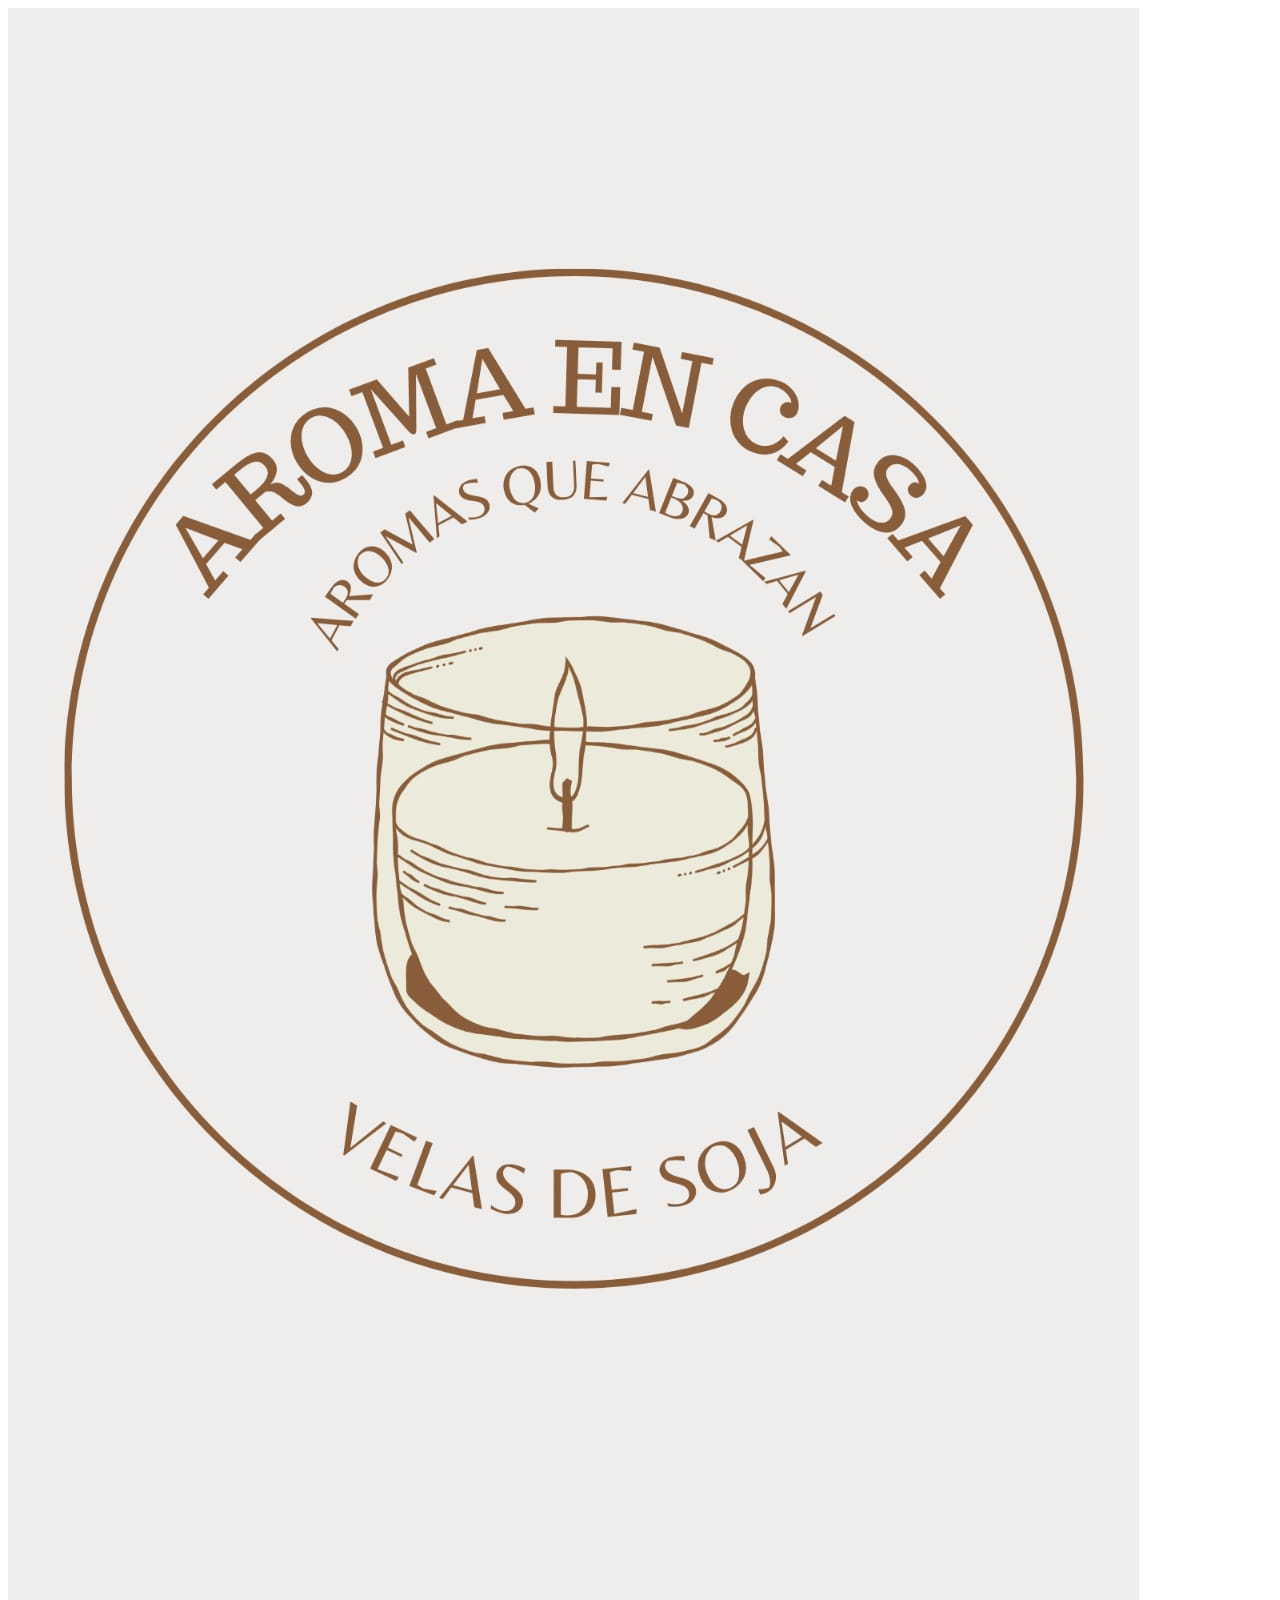
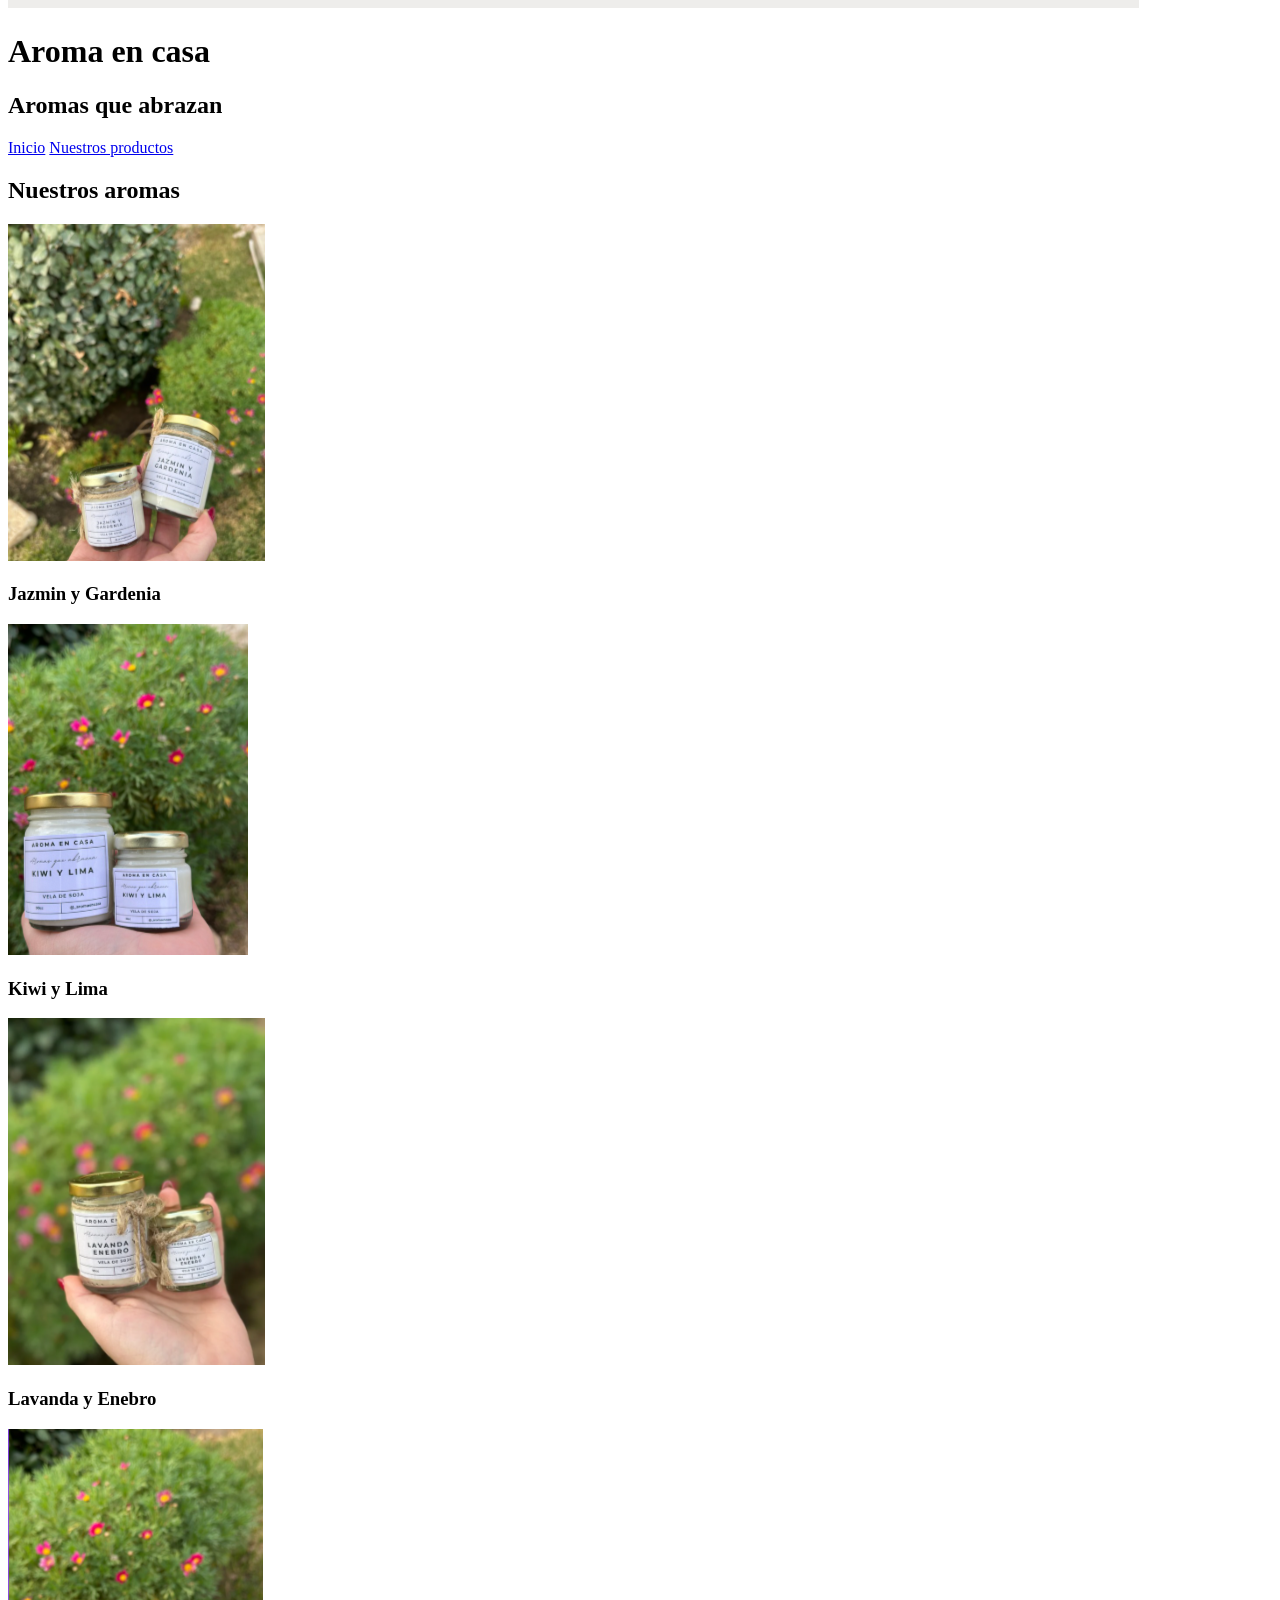
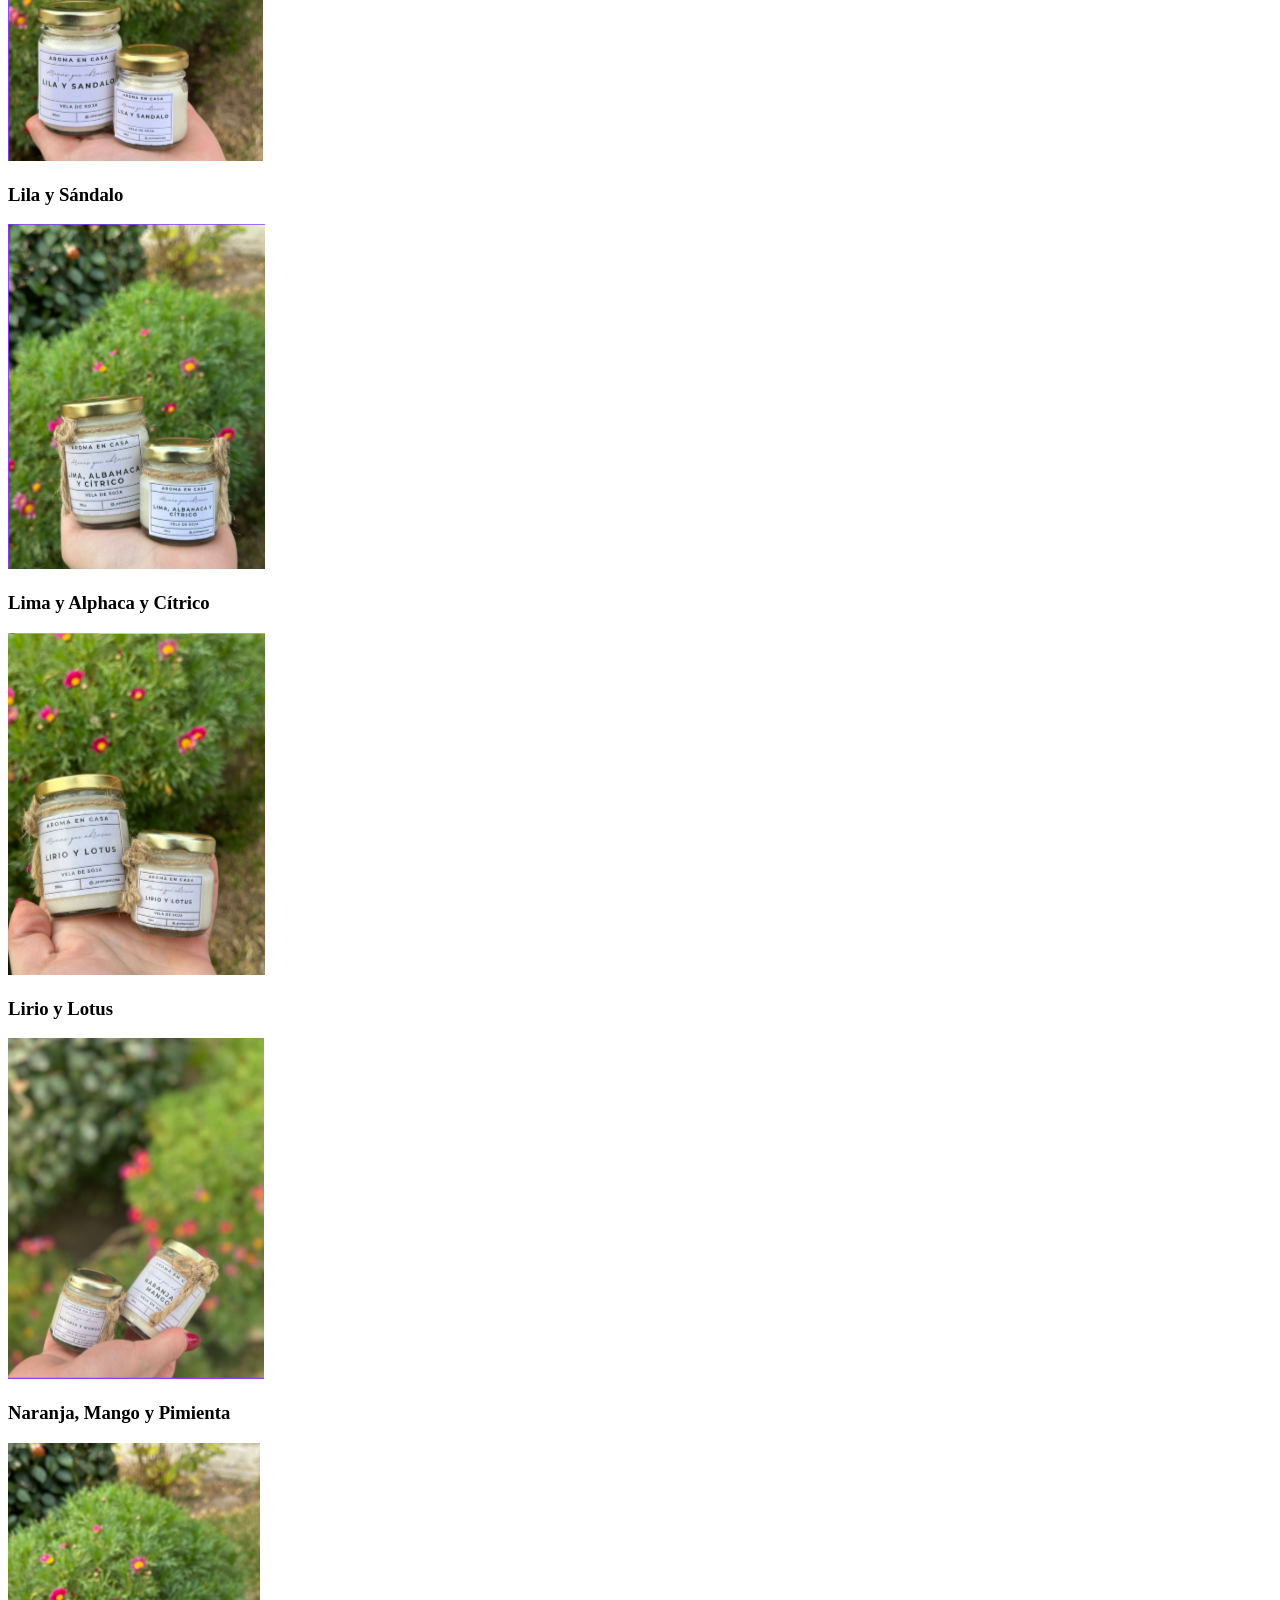
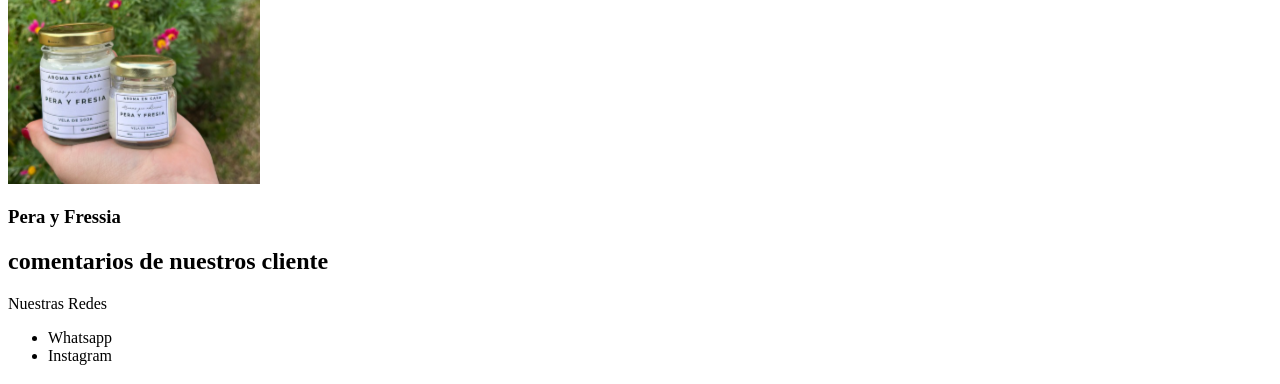
==== Pre-entregas/index.html @ f12de0ac "Add files via upload" ====
<!DOCTYPE html>
<html lang="en">
<head>
    <meta charset="UTF-8">
    <meta name="viewport" content="width=device-width, initial-scale=1.0">
    <title>AromaenCasa</title>
    <img src="../Pre-entregas/Imagenes/logo.jpeg" alt="">
</head>
<body>
    <header> 
        <h1>Aroma en casa</h1>
        <h2>Aromas que abrazan </h2>
        
        <nav>
            <a href="#">Inicio</a>
            <a href="pages/productos.html">Nuestros productos</a>
        </nav>


    </header>
    
        
    <main>
        <section>
            <h2>Nuestros aromas</h2>

            <div>
                <img src="../Pre-entregas/Imagenes/jazmingardenia.png" alt="">
                <h3>Jazmin y Gardenia</h3>
                <a href="ver más"></a>
            </div>
            
            <div>
                <img src="../Pre-entregas/Imagenes/kiwilima.png" alt="">
                <h3>Kiwi y Lima</h3>
                <a href="ver más"></a>
            </div>

            
            <div>
                <img src="../Pre-entregas/Imagenes/lavanda.png" alt="">
                <h3>Lavanda y Enebro</h3>
                <a href="ver más"></a>
            </div>

            <div>
                <img src="../Pre-entregas/Imagenes/lilasandalo.png" alt="">
                <h3>Lila y Sándalo</h3>
                <a href="ver más"></a>
            </div>

            <div>
                <img src="../Pre-entregas/Imagenes/lima.png" alt="">
                <h3>Lima y Alphaca y Cítrico</h3>
                <a href="ver más"></a>
            </div>

            <div>
                <img src="../Pre-entregas/Imagenes/liriolotus.png" alt="">
                <h3>Lirio y Lotus</h3>
                <a href="ver más"></a>
            </div>

            <div>
                <img src="../Pre-entregas/Imagenes/narajamango.png" alt="">
                <h3>Naranja, Mango y Pimienta</h3>
                <a href="ver más"></a>
            </div>

            <div>
                <img src="../Pre-entregas/Imagenes/perafressia.png" alt="">
                <h3>Pera y Fressia</h3>
                <a href="ver más"></a>
            </div>

        </section>
        <section>
            <h2>comentarios de nuestros cliente</h2>
        </section>
        
    </main>

    
    <footer>
       <div>
           <p>Nuestras Redes</p>
           <ul>
              <li>Whatsapp</li>
              <li>Instagram</li>
           </ul>
      </div>

       <h3 creado por Pauli</h3>
    </footer>


</body>
</html>
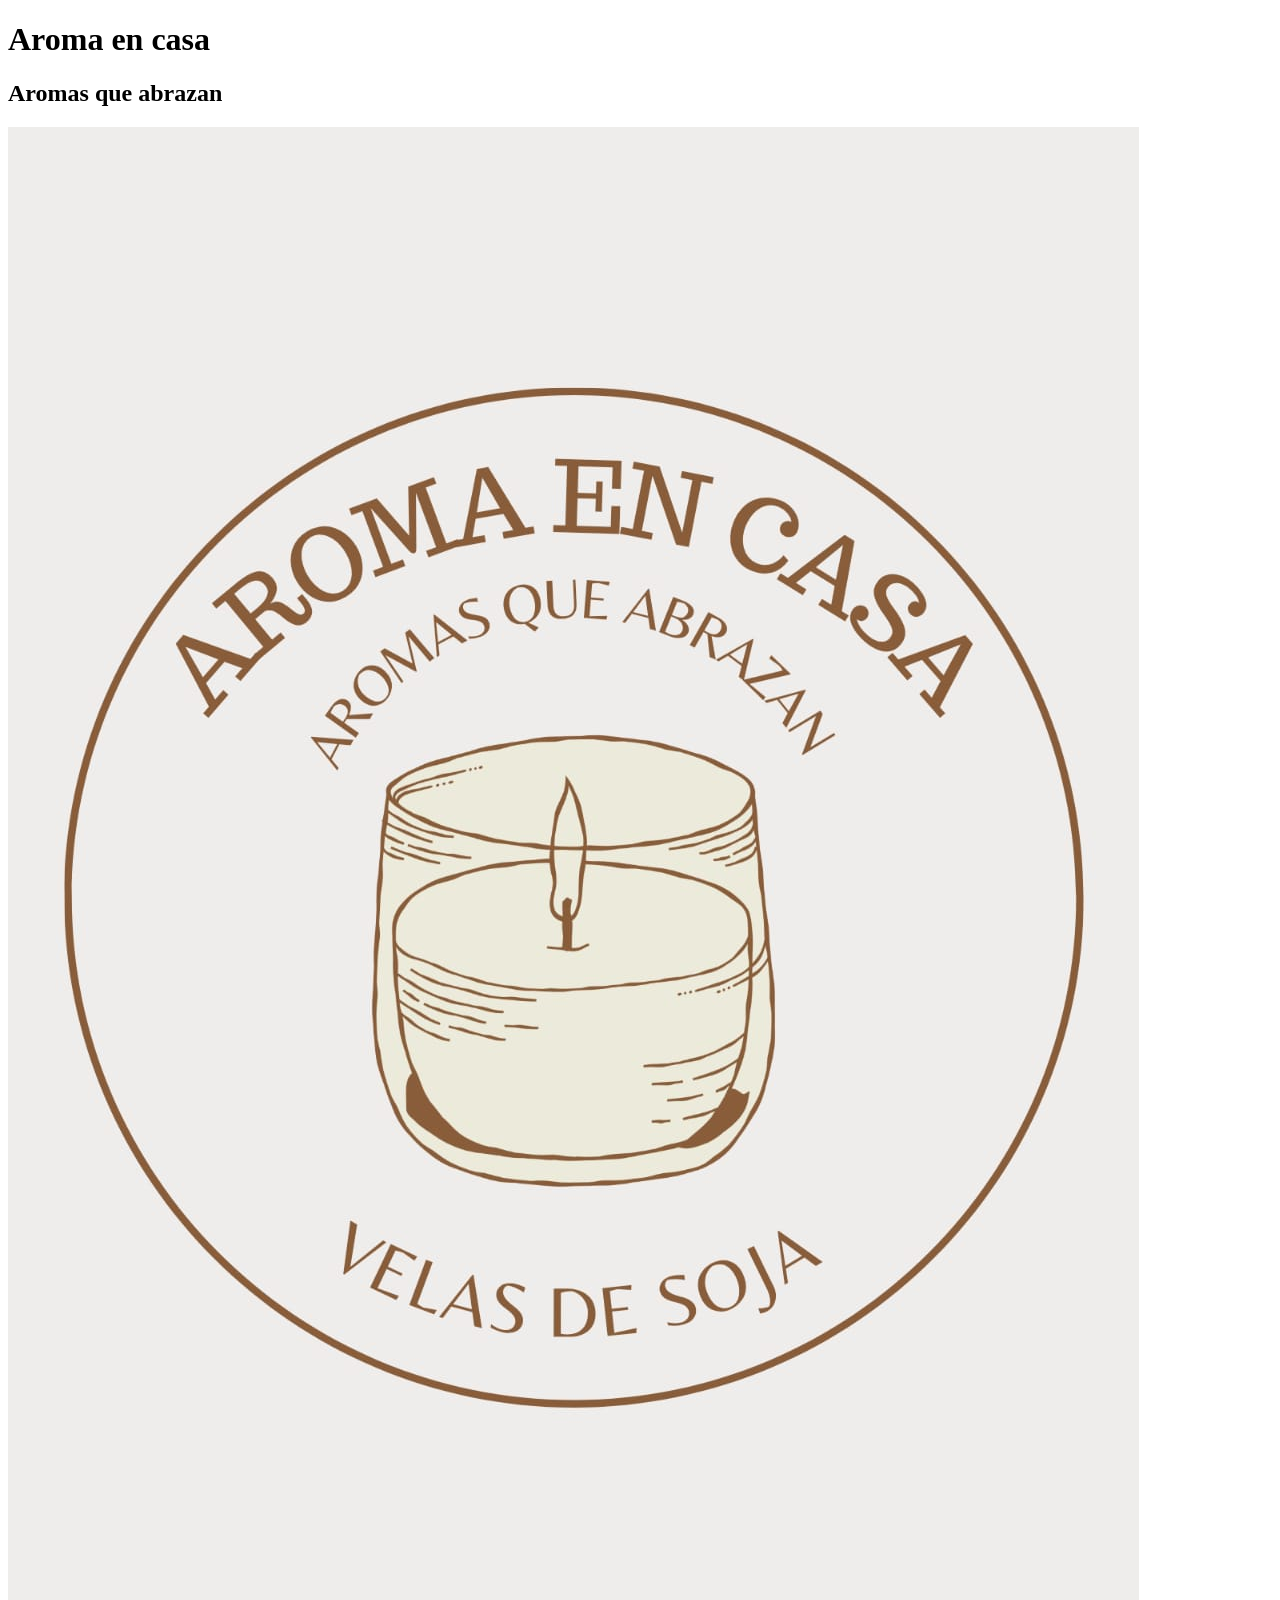
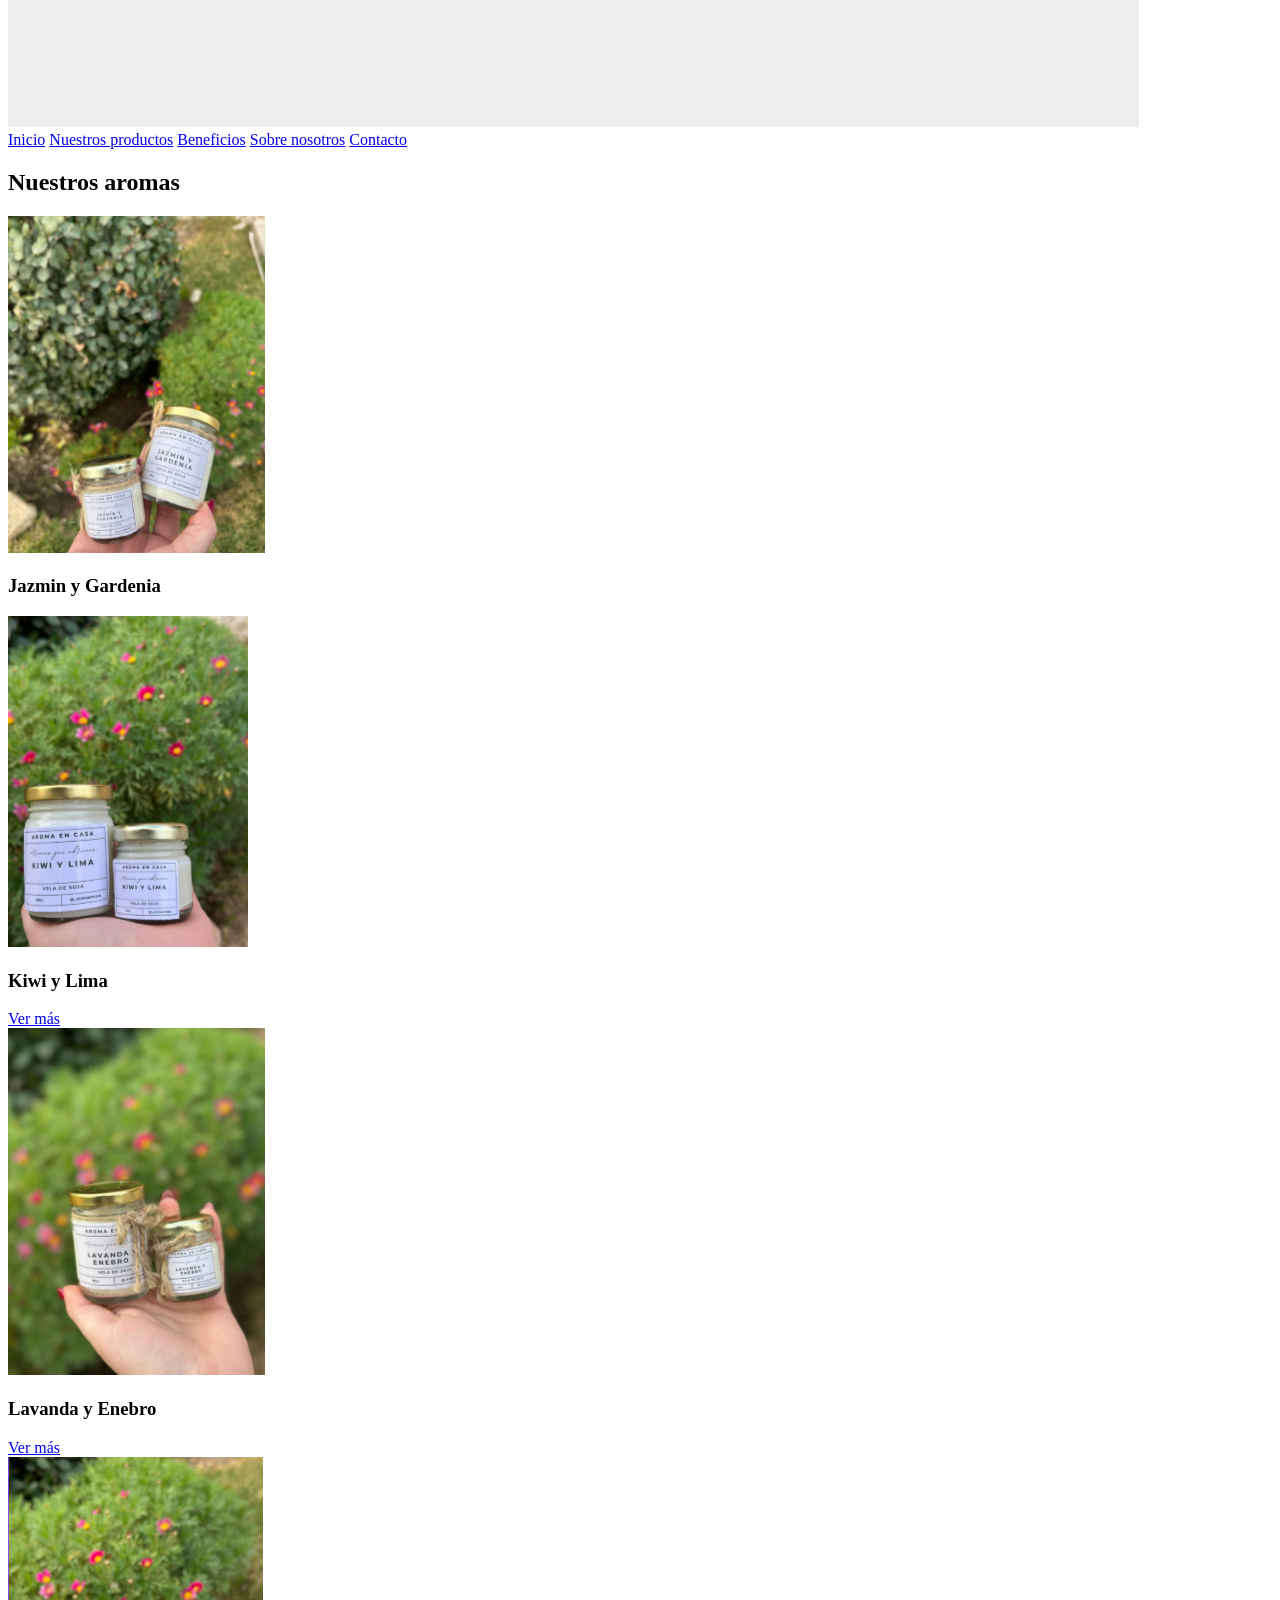
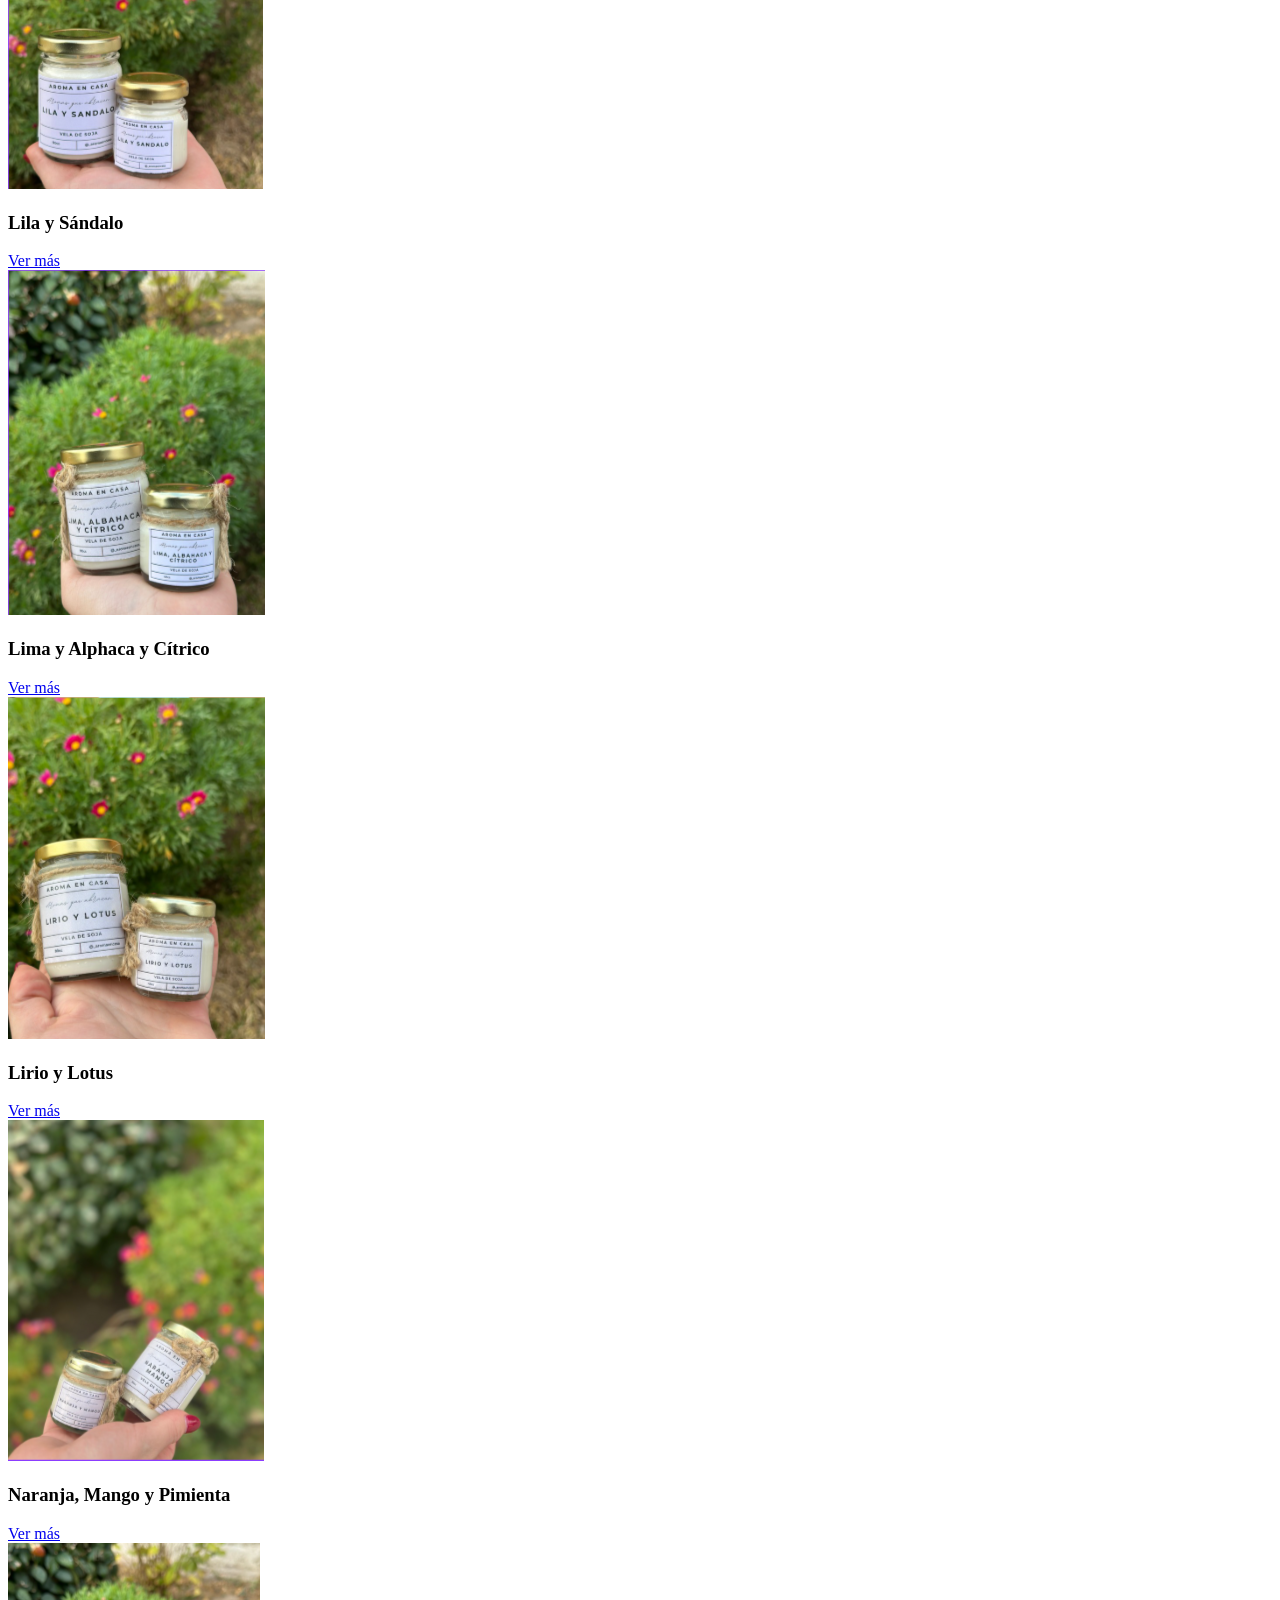
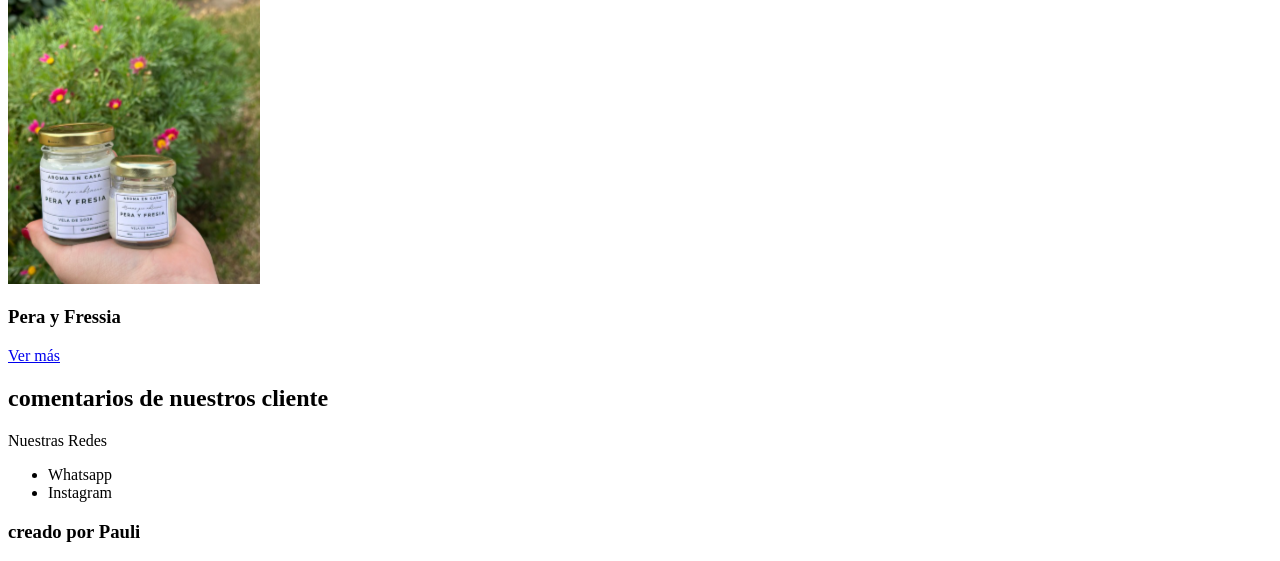
==== commit 31de56de: "Add files via upload" ====
--- a/Pre-entregas/index.html
+++ b/Pre-entregas/index.html
@@ -4,16 +4,22 @@
     <meta charset="UTF-8">
     <meta name="viewport" content="width=device-width, initial-scale=1.0">
     <title>AromaenCasa</title>
-    <img src="../Pre-entregas/Imagenes/logo.jpeg" alt="">
+   
+    <link rel="stylesheet" href="styles/styles.css">
+
 </head>
+
 <body>
     <header> 
         <h1>Aroma en casa</h1>
         <h2>Aromas que abrazan </h2>
-        
+         <img src="../Pre-entregas/Imagenes/logo.jpeg" alt="">
         <nav>
             <a href="#">Inicio</a>
             <a href="pages/productos.html">Nuestros productos</a>
+            <a href="pages/beneficios.html">Beneficios</a>
+            <a href="pages/sobrenosotros.html">Sobre nosotros</a>
+            <a href="pages/contacto.html">Contacto</a>
         </nav>
 
 
@@ -27,50 +33,50 @@
             <div>
                 <img src="../Pre-entregas/Imagenes/jazmingardenia.png" alt="">
                 <h3>Jazmin y Gardenia</h3>
-                <a href="ver más"></a>
+                <a href="pages/productos.html#jazmingardenia"></a>
             </div>
             
             <div>
                 <img src="../Pre-entregas/Imagenes/kiwilima.png" alt="">
                 <h3>Kiwi y Lima</h3>
-                <a href="ver más"></a>
+                <a href="../Pre-entregas/pages/productos.html">Ver más</a>
             </div>
 
             
             <div>
                 <img src="../Pre-entregas/Imagenes/lavanda.png" alt="">
                 <h3>Lavanda y Enebro</h3>
-                <a href="ver más"></a>
+                <a href="../Pre-entregas/pages/productos.html">Ver más</a>
             </div>
 
             <div>
                 <img src="../Pre-entregas/Imagenes/lilasandalo.png" alt="">
                 <h3>Lila y Sándalo</h3>
-                <a href="ver más"></a>
+                <a href="../Pre-entregas/pages/productos.html">Ver más</a>
             </div>
 
             <div>
                 <img src="../Pre-entregas/Imagenes/lima.png" alt="">
                 <h3>Lima y Alphaca y Cítrico</h3>
-                <a href="ver más"></a>
+                <a href="../Pre-entregas/pages/productos.html#limacitrico">Ver más</a>
             </div>
 
             <div>
                 <img src="../Pre-entregas/Imagenes/liriolotus.png" alt="">
                 <h3>Lirio y Lotus</h3>
-                <a href="ver más"></a>
+                <a href="../Pre-entregas/pages/productos.html">Ver más</a>
             </div>
 
             <div>
                 <img src="../Pre-entregas/Imagenes/narajamango.png" alt="">
                 <h3>Naranja, Mango y Pimienta</h3>
-                <a href="ver más"></a>
+                <a href="../Pre-entregas/pages/productos.html">Ver más</a>
             </div>
 
             <div>
                 <img src="../Pre-entregas/Imagenes/perafressia.png" alt="">
                 <h3>Pera y Fressia</h3>
-                <a href="ver más"></a>
+                <a href="../pages/productos.html#perafresia">Ver más</a>
             </div>
 
         </section>
@@ -90,7 +96,7 @@
            </ul>
       </div>
 
-       <h3 creado por Pauli</h3>
+       <h3> creado por Pauli </h3>
     </footer>
 
 
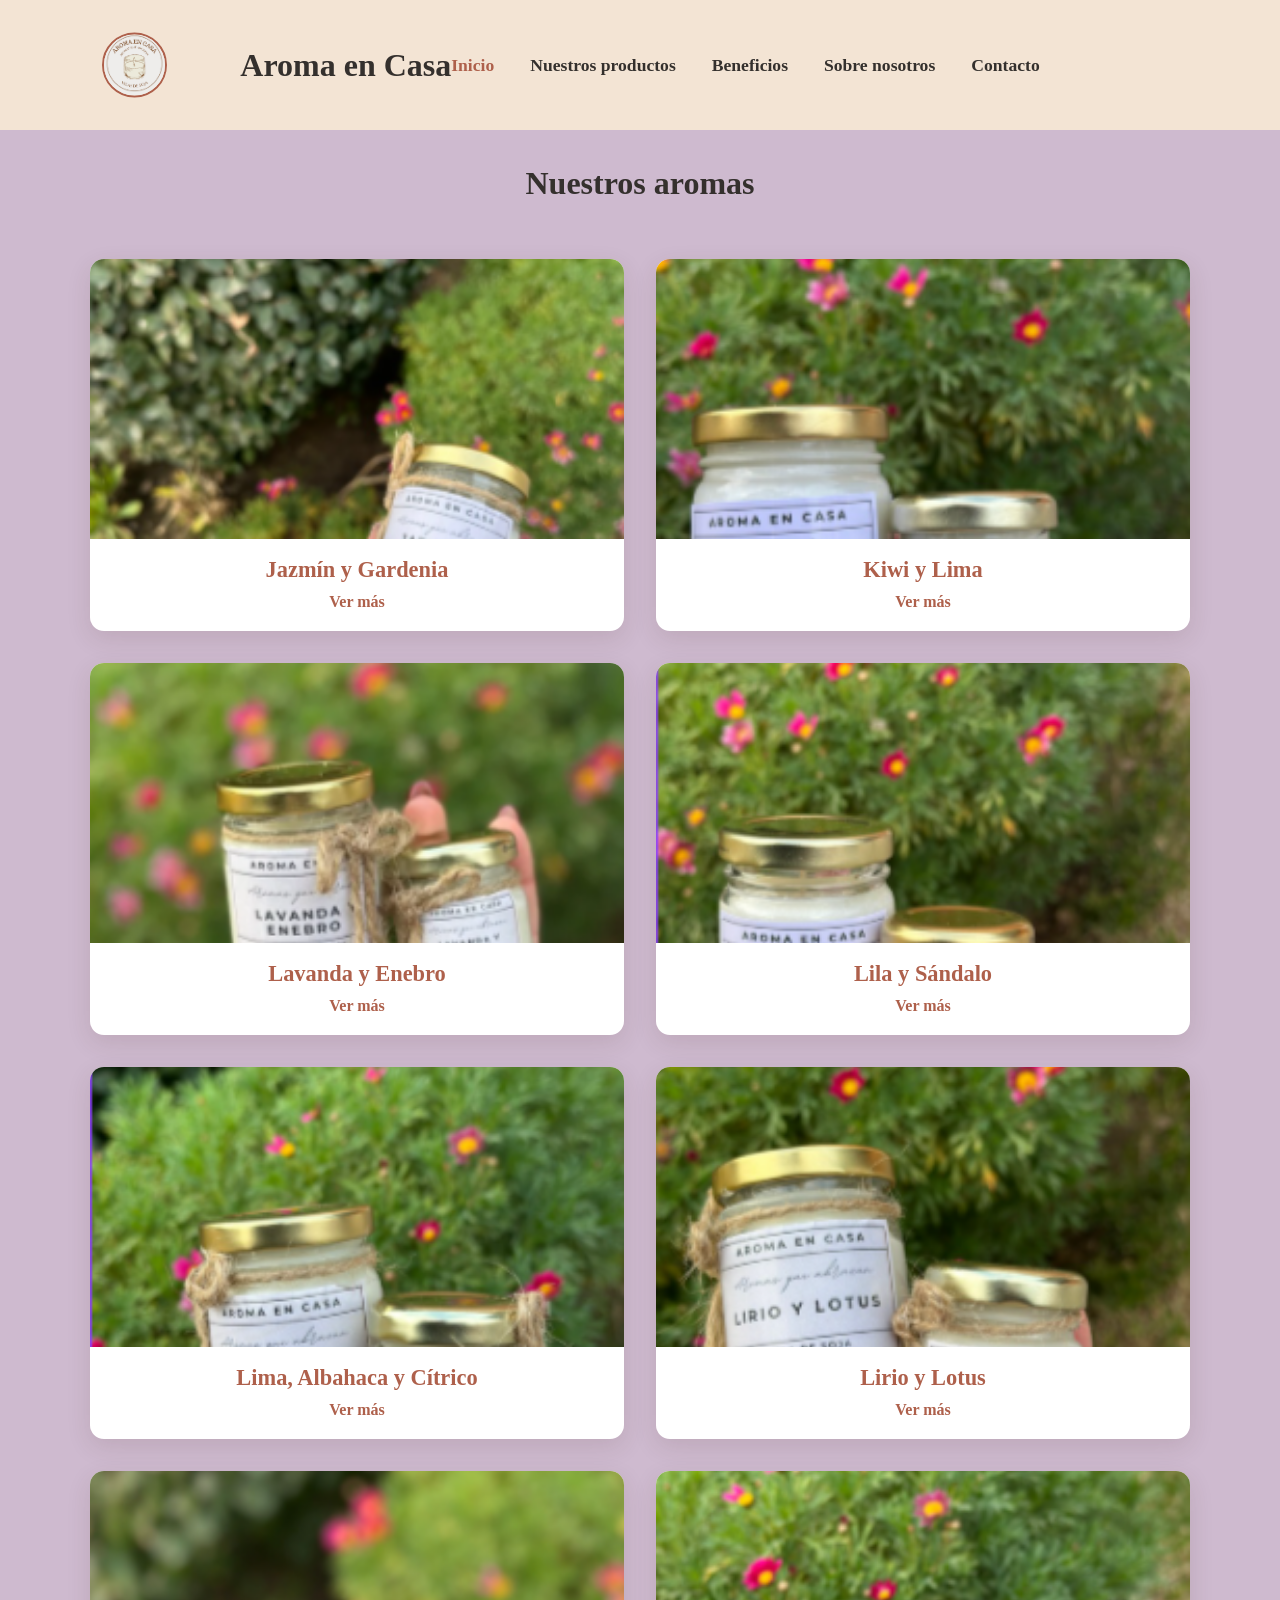
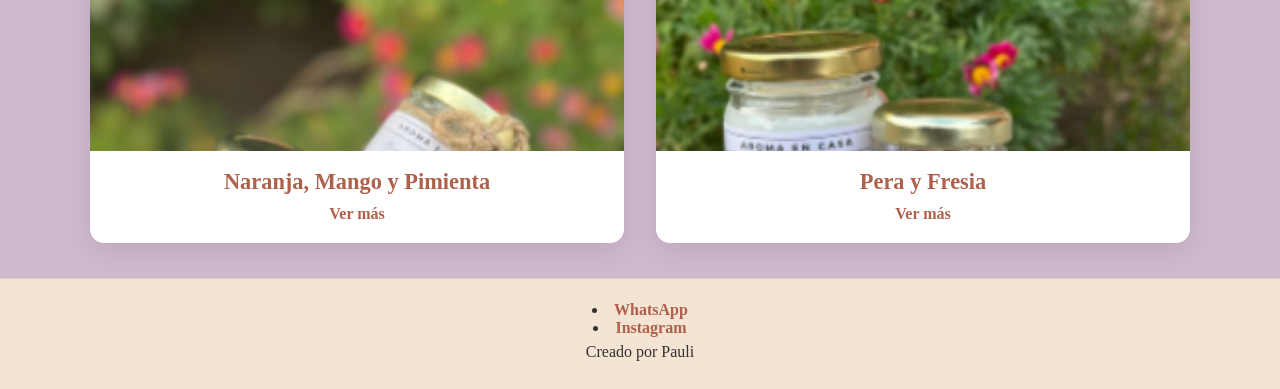
==== commit a9d0c08f: "Add files via upload" ====
--- a/Pre-entregas/index.html
+++ b/Pre-entregas/index.html
@@ -1,104 +1,107 @@
 <!DOCTYPE html>
-<html lang="en">
+<html lang="es">
 <head>
     <meta charset="UTF-8">
     <meta name="viewport" content="width=device-width, initial-scale=1.0">
-    <title>AromaenCasa</title>
-   
+    <title>Aroma en Casa</title>
     <link rel="stylesheet" href="styles/styles.css">
-
 </head>
 
 <body>
-    <header> 
-        <h1>Aroma en casa</h1>
-        <h2>Aromas que abrazan </h2>
-         <img src="../Pre-entregas/Imagenes/logo.jpeg" alt="">
-        <nav>
-            <a href="#">Inicio</a>
-            <a href="pages/productos.html">Nuestros productos</a>
-            <a href="pages/beneficios.html">Beneficios</a>
-            <a href="pages/sobrenosotros.html">Sobre nosotros</a>
-            <a href="pages/contacto.html">Contacto</a>
+    <header class="encabezado">
+        <a class="logo" href="index.html">
+           <img src="Imagenes/logo.jpeg" alt="Logo de Aroma en Casa">
+        </a>
+
+           <h1 class="visualmente-oculto">Aroma en Casa</h1>
+
+        <nav aria-label="Navegación principal">
+           <ul>
+             <li><a href="index.html" aria-current="page">Inicio</a></li>
+             <li><a href="pages/productos.html">Nuestros productos</a></li>
+             <li><a href="pages/beneficios.html">Beneficios</a></li>
+             <li><a href="pages/sobrenosotros.html">Sobre nosotros</a></li>
+             <li><a href="pages/contacto.html">Contacto</a></li>
+            </ul>
         </nav>
+    </header>
+
+    <main>
+        <section class="productos-grid">
+            <h2 id="titulo-aromas">Nuestros aromas</h2>
+
+            <article>
+                <img src="Imagenes/jazmingardenia.png" alt="Aroma Jazmín y Gardenia">
+                <h3>Jazmín y Gardenia</h3>
+                <a href="pages/productos.html#jazmingardenia">Ver más</a>
+            </article>
+
+            <article>
+                <img src="Imagenes/kiwilima.png" alt="Aroma Kiwi y Lima">
+                <h3>Kiwi y Lima</h3>
+                <a href="pages/productos.html#kiwilima">Ver más</a>
+            </article>
+
+            <article>
+                <img src="Imagenes/lavanda.png" alt="Aroma Lavanda y Enebro">
+                <h3>Lavanda y Enebro</h3>
+                <a href="pages/productos.html#lavandayenebro">Ver más</a>
+            </article>
+
+            <article>
+                <img src="Imagenes/lilasandalo.png" alt="Aroma Lila y Sándalo">
+                <h3>Lila y Sándalo</h3>
+                <a href="pages/productos.htmllilaysandalo">Ver más</a>
+            </article>
+
+            <article>
+                <img src="Imagenes/lima.png" alt="Aroma Lima, Albahaca y Cítrico">
+                <h3>Lima, Albahaca y Cítrico</h3>
+                <a href="pages/productos.html#limacitrico">Ver más</a>
+            </article>
+
+            <article>
+                <img src="Imagenes/liriolotus.png" alt="Aroma Lirio y Lotus">
+                <h3>Lirio y Lotus</h3>
+                <a href="pages/productos.html#liriolotus">Ver más</a>
+            </article>
+
+            <article>
+                <img src="Imagenes/narajamango.png" alt="Aroma Naranja, Mango y Pimienta">
+                <h3>Naranja, Mango y Pimienta</h3>
+                <a href="pages/productos.html#naranjamango">Ver más</a>
+            </article>
+
+            <article>
+                <img src="Imagenes/perafressia.png" alt="Aroma Pera y Fresia">
+                <h3>Pera y Fresia</h3>
+                <a href="pages/productos.html#perafresia">Ver más</a>
+            </article>
+        </section>
+    </main>
+
+    <footer>
+        <section aria-labelledby="redes">
+
+            <li>
+                <a href="https://wa.me/542645242174" target="_blank">
+                     WhatsApp
+                </a>
+            </li>   
+
+            <li>
+                <a href="https://www.instagram.com/_aromaencasa?igsh=bGc2ZWNsZWpwanVx" target="_blank">
+                    Instagram
+                </a>
+            </li>
 
 
-    </header>
-    
-        
-    <main>
-        <section>
-            <h2>Nuestros aromas</h2>
 
-            <div>
-                <img src="../Pre-entregas/Imagenes/jazmingardenia.png" alt="">
-                <h3>Jazmin y Gardenia</h3>
-                <a href="pages/productos.html#jazmingardenia"></a>
-            </div>
-            
-            <div>
-                <img src="../Pre-entregas/Imagenes/kiwilima.png" alt="">
-                <h3>Kiwi y Lima</h3>
-                <a href="../Pre-entregas/pages/productos.html">Ver más</a>
-            </div>
 
-            
-            <div>
-                <img src="../Pre-entregas/Imagenes/lavanda.png" alt="">
-                <h3>Lavanda y Enebro</h3>
-                <a href="../Pre-entregas/pages/productos.html">Ver más</a>
-            </div>
-
-            <div>
-                <img src="../Pre-entregas/Imagenes/lilasandalo.png" alt="">
-                <h3>Lila y Sándalo</h3>
-                <a href="../Pre-entregas/pages/productos.html">Ver más</a>
-            </div>
-
-            <div>
-                <img src="../Pre-entregas/Imagenes/lima.png" alt="">
-                <h3>Lima y Alphaca y Cítrico</h3>
-                <a href="../Pre-entregas/pages/productos.html#limacitrico">Ver más</a>
-            </div>
-
-            <div>
-                <img src="../Pre-entregas/Imagenes/liriolotus.png" alt="">
-                <h3>Lirio y Lotus</h3>
-                <a href="../Pre-entregas/pages/productos.html">Ver más</a>
-            </div>
-
-            <div>
-                <img src="../Pre-entregas/Imagenes/narajamango.png" alt="">
-                <h3>Naranja, Mango y Pimienta</h3>
-                <a href="../Pre-entregas/pages/productos.html">Ver más</a>
-            </div>
-
-            <div>
-                <img src="../Pre-entregas/Imagenes/perafressia.png" alt="">
-                <h3>Pera y Fressia</h3>
-                <a href="../pages/productos.html#perafresia">Ver más</a>
-            </div>
 
         </section>
-        <section>
-            <h2>comentarios de nuestros cliente</h2>
-        </section>
-        
-    </main>
-
-    
-    <footer>
-       <div>
-           <p>Nuestras Redes</p>
-           <ul>
-              <li>Whatsapp</li>
-              <li>Instagram</li>
-           </ul>
-      </div>
-
-       <h3> creado por Pauli </h3>
+       
+        <p>Creado por Pauli</p>
     </footer>
-
-
 </body>
 </html>
--- a/Pre-entregas/styles/styles.css
+++ b/Pre-entregas/styles/styles.css
@@ -0,0 +1,320 @@
+/*general */
+
+* {
+    margin: 0;
+    padding: 0;
+    box-sizing: border-box;
+}
+
+body {
+    min-height: 100vh;
+    display: flex;
+    flex-direction: column;
+    background-color: #cebacf;
+    color: #34302d;
+    font-family: Georgia, "Times New Roman", serif;
+}
+
+main {
+    flex: 1;
+    width: min(1100px, 92%);
+    margin: 0 auto;
+    padding: 35px 0;
+}
+
+main h2 {
+    margin-bottom: 25px;
+    color: #34302d;
+    font-size: 2rem;
+}
+
+
+/* encabezado y nav */
+
+.encabezado {
+    position: relative;
+    display: flex;
+    align-items: center;
+    justify-content: center;
+    min-height: 130px;
+    padding: 20px 8%;
+    background-color: #f3e4d4;
+}
+
+.logo {
+    position: absolute;
+    top: 50%;
+    left: 8%;
+    transform: translateY(-50%);
+}
+
+.logo img {
+    display: block;
+    width: 65px;
+    height: 65px;
+    max-width: 65px;
+    object-fit: cover;
+    border: 2px solid #ae604b;
+    border-radius: 50%;
+}
+
+.encabezado nav ul {
+    display: flex;
+    justify-content: center;
+    gap: 36px;
+    list-style: none;
+}
+
+.encabezado nav a {
+    color: #34302d;
+    font-size: 1.1rem;
+    font-weight: bold;
+    text-decoration: none;
+}
+
+.encabezado nav a:hover,
+.encabezado nav a[aria-current="page"] {
+    color: #ae604b;
+}
+
+
+
+/*info velitas */
+
+.productos-grid,
+section[aria-labelledby="titulo-productos"] {
+    display: grid;
+    grid-template-columns: repeat(2, minmax(0, 1fr));
+    gap: 32px;
+}
+
+.productos-grid > h2,
+section[aria-labelledby="titulo-productos"] > h2 {
+    grid-column: 1 / -1;
+    text-align: center;
+}
+
+.productos-grid article,
+section[aria-labelledby="titulo-productos"] article {
+    overflow: hidden;
+    background-color: #ffffff;
+    border-radius: 14px;
+    box-shadow: 0 8px 24px rgba(70, 45, 32, 0.12);
+    text-align: center;
+    transition: transform 0.3s ease;
+}
+
+.productos-grid article:hover,
+section[aria-labelledby="titulo-productos"] article:hover {
+    transform: translateY(-7px);
+}
+
+.productos-grid article img,
+section[aria-labelledby="titulo-productos"] article img {
+    display: block;
+    width: 100%;
+    height: 280px;
+    object-fit: cover;
+}
+
+.productos-grid article h3,
+section[aria-labelledby="titulo-productos"] article h3 {
+    margin: 18px 12px 10px;
+    color: #ae604b;
+    font-size: 1.4rem;
+}
+
+.productos-grid article p,
+section[aria-labelledby="titulo-productos"] article p {
+    padding: 0 20px 15px;
+}
+
+.productos-grid article a,
+section[aria-labelledby="titulo-productos"] article a {
+    display: inline-block;
+    margin: 0 0 20px;
+    color: #ae604b;
+    font-weight: bold;
+    text-decoration: none;
+}
+
+.productos-grid article a:hover,
+section[aria-labelledby="titulo-productos"] article a:hover {
+    text-decoration: underline;
+}
+
+
+/* beneficios, sobre nnosotros */
+
+.pagina-informativa {
+    display: flex;
+    align-items: center;
+    justify-content: center;
+    padding: 55px 0;
+}
+
+.contenedor-info {
+    width: min(750px, 100%);
+}
+
+.contenedor-info h2 {
+    margin-bottom: 18px;
+    color: #34302d;
+    font-size: 2.3rem;
+    text-align: center;
+}
+
+.introduccion {
+    margin-bottom: 25px;
+    color: #4e4542;
+    font-size: 1.15rem;
+    line-height: 1.7;
+    text-align: center;
+}
+
+.tarjeta-info {
+    padding: 30px;
+    background-color: #fffaf3;
+    border-left: 6px solid #ae604b;
+    border-radius: 12px;
+    box-shadow: 0 8px 24px rgba(70, 45, 32, 0.18);
+}
+
+.tarjeta-info h3 {
+    margin-bottom: 18px;
+    color: #ae604b;
+    font-size: 1.5rem;
+}
+
+.tarjeta-info p {
+    line-height: 1.7;
+}
+
+.lista-beneficios {
+    display: grid;
+    grid-template-columns: repeat(2, 1fr);
+    gap: 14px;
+    list-style: none;
+}
+
+.lista-beneficios li {
+    padding: 15px;
+    background-color: #f3e4d4;
+    border-radius: 8px;
+    font-weight: bold;
+}
+
+.lista-beneficios li::before {
+    content: "✓ ";
+    color: #ae604b;
+}
+
+
+/* fotos */
+
+figure {
+    margin: 20px 0;
+}
+
+figure img {
+    display: block;
+    width: 100%;
+    max-width: 500px;
+    margin: auto;
+    border-radius: 12px;
+}
+
+figcaption {
+    margin-top: 8px;
+    font-size: 0.9rem;
+    text-align: center;
+}
+
+
+/* formulario */
+
+form {
+    display: grid;
+    gap: 18px;
+    max-width: 650px;
+    padding: 25px;
+    background-color: #ffffff;
+    border-radius: 12px;
+}
+
+form div {
+    display: grid;
+    gap: 7px;
+}
+
+label {
+    font-weight: bold;
+}
+
+input,
+textarea {
+    width: 100%;
+    padding: 12px;
+    border: 1px solid #ae604b;
+    border-radius: 6px;
+    font: inherit;
+}
+
+input:focus,
+textarea:focus {
+    outline: 2px solid #ae604b;
+    outline-offset: 2px;
+}
+
+button {
+    width: fit-content;
+    padding: 12px 24px;
+    border: none;
+    border-radius: 6px;
+    background-color: #ae604b;
+    color: #ffffff;
+    cursor: pointer;
+    font: inherit;
+    font-weight: bold;
+}
+
+button:hover {
+    background-color: #8f4c3b;
+}
+
+
+/* foter */
+
+footer {
+    margin-top: auto;
+    padding: 22px 8%;
+    background-color: #f3e4d4;
+    color: #34302d;
+    text-align: center;
+    border-top: 1px solid #dfcbb9;
+}
+
+footer h2,
+footer p {
+    margin: 6px 0;
+}
+
+footer ul {
+    display: flex;
+    justify-content: center;
+    gap: 20px;
+    margin: 10px 0;
+    list-style: none;
+}
+
+footer a {
+    color: #ae604b;
+    font-weight: bold;
+    text-decoration: none;
+}
+
+footer a:hover {
+    text-decoration: underline;
+}
+
+
